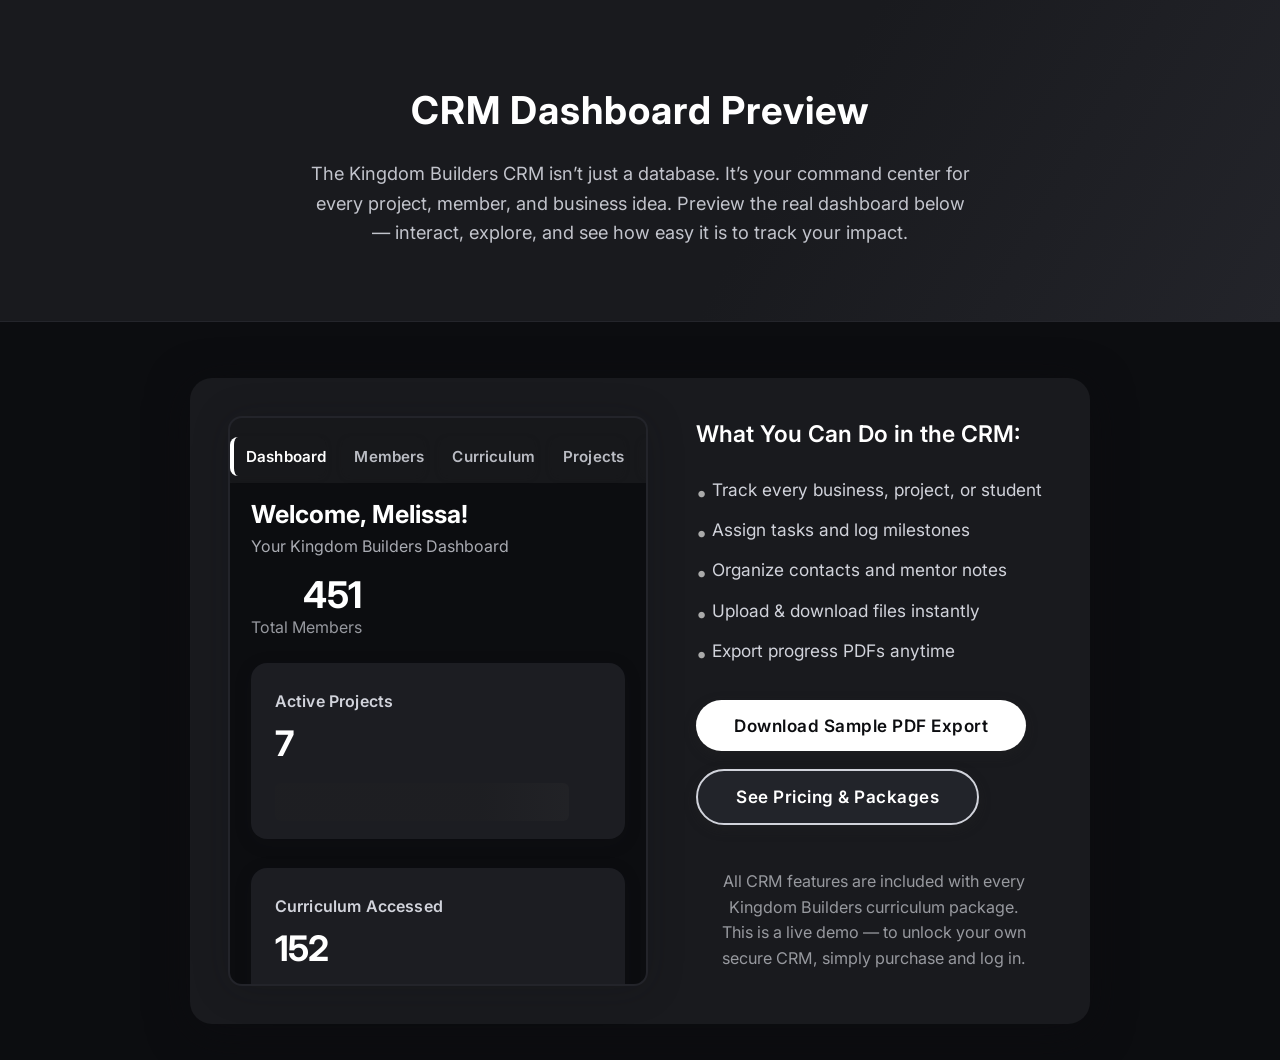
==== crm-preview.html @ de1f4973 "Create crm-preview.html" ====
<!DOCTYPE html>
<html lang="en">
<head>
  <meta charset="UTF-8" />
  <meta name="viewport" content="width=device-width, initial-scale=1.0" />
  <title>CRM Dashboard Preview – Kingdom Builders</title>
  <link href="https://fonts.googleapis.com/css2?family=Inter:wght@400;600;700&display=swap" rel="stylesheet" />
  <style>
    :root {
      --black: #0c0d10;
      --gray: #181a1e;
      --silver: #d1d3db;
      --white: #fff;
      --accent: #d6b98d;
    }
    * { margin: 0; padding: 0; box-sizing: border-box; }
    body {
      font-family: 'Inter', sans-serif;
      background: var(--black);
      color: var(--white);
      line-height: 1.6;
      min-height: 100vh;
    }
    .crm-hero {
      padding: 80px 0 40px 0;
      background: linear-gradient(120deg,#191a1e 60%,#23242a 100%);
      text-align: center;
      border-bottom: 1.5px solid #24252b;
    }
    .crm-hero h1 {
      font-size: 2.4rem;
      font-weight: 700;
      margin-bottom: 18px;
      color: var(--white);
      letter-spacing: 1px;
    }
    .crm-hero p {
      max-width: 670px;
      margin: 0 auto 34px auto;
      color: var(--silver);
      font-size: 1.14rem;
      opacity: 0.92;
    }
    .crm-demo-window {
      margin: 56px auto 36px auto;
      max-width: 900px;
      background: #191a1e;
      border-radius: 22px;
      box-shadow: 0 8px 42px 0 #0c0d1090;
      padding: 38px 38px 38px 38px;
      display: flex;
      flex-wrap: wrap;
      align-items: flex-start;
      gap: 48px;
      justify-content: center;
    }
    .crm-demo-frame {
      min-width: 360px;
      width: 420px;
      max-width: 100%;
      height: 570px;
      border-radius: 14px;
      box-shadow: 0 3px 36px #10101538;
      border: 2.2px solid #23242a;
      background: #23242a;
      overflow: hidden;
    }
    .crm-demo-details {
      flex: 1 1 350px;
      min-width: 320px;
      max-width: 420px;
    }
    .crm-demo-details h2 {
      font-size: 1.44rem;
      font-weight: 600;
      margin-bottom: 15px;
      color: var(--white);
      text-align: left;
    }
    .crm-demo-details ul {
      list-style: none;
      margin: 22px 0 0 0;
      padding: 0 0 0 16px;
      color: var(--silver);
      font-size: 1.08rem;
      line-height: 1.75;
      text-align: left;
    }
    .crm-demo-details li {
      margin-bottom: 10px;
      position: relative;
    }
    .crm-demo-details li::before {
      content: "•";
      color: #aaa;
      font-size: 1.2em;
      margin-right: 9px;
      position: absolute;
      left: -16px;
    }
    .crm-demo-actions {
      margin-top: 34px;
      display: flex;
      flex-wrap: wrap;
      gap: 18px;
    }
    .crm-demo-actions a {
      background: var(--white);
      color: var(--black);
      padding: 12px 38px;
      border-radius: 50px;
      font-weight: 600;
      text-decoration: none;
      font-size: 1.07rem;
      border: none;
      transition: background 0.2s, color 0.2s;
      box-shadow: 0 4px 12px #2226;
      letter-spacing: 0.03em;
    }
    .crm-demo-actions a.alt-btn {
      background: #22242a;
      color: var(--white);
      border: 2px solid var(--silver);
    }
    .crm-demo-actions a:hover {
      background: var(--accent);
      color: #181a1e;
    }
    .crm-demo-footnote {
      margin: 44px auto 0 auto;
      text-align: center;
      color: #b0b2b8;
      font-size: 1.01rem;
      opacity: .84;
      max-width: 700px;
    }
    @media (max-width: 900px) {
      .crm-demo-window { flex-direction: column; align-items: center; gap: 28px;}
      .crm-demo-details { max-width: 100%; }
    }
  </style>
</head>
<body>

<div class="crm-hero">
  <h1>CRM Dashboard Preview</h1>
  <p>
    The Kingdom Builders CRM isn’t just a database. It’s your command center for every project, member, and business idea.
    Preview the real dashboard below — interact, explore, and see how easy it is to track your impact.
  </p>
</div>

<div class="crm-demo-window">
  <iframe src="crm.html" title="CRM Dashboard Demo" class="crm-demo-frame"></iframe>
  <div class="crm-demo-details">
    <h2>What You Can Do in the CRM:</h2>
    <ul>
      <li>Track every business, project, or student</li>
      <li>Assign tasks and log milestones</li>
      <li>Organize contacts and mentor notes</li>
      <li>Upload & download files instantly</li>
      <li>Export progress PDFs anytime</li>
    </ul>
    <div class="crm-demo-actions">
      <a href="sample-dashboard-export.pdf" download>Download Sample PDF Export</a>
      <a href="index.html#pricing" class="alt-btn">See Pricing & Packages</a>
    </div>
    <div class="crm-demo-footnote">
      All CRM features are included with every Kingdom Builders curriculum package.<br>
      This is a live demo — to unlock your own secure CRM, simply purchase and log in.
    </div>
  </div>
</div>

</body>
</html>
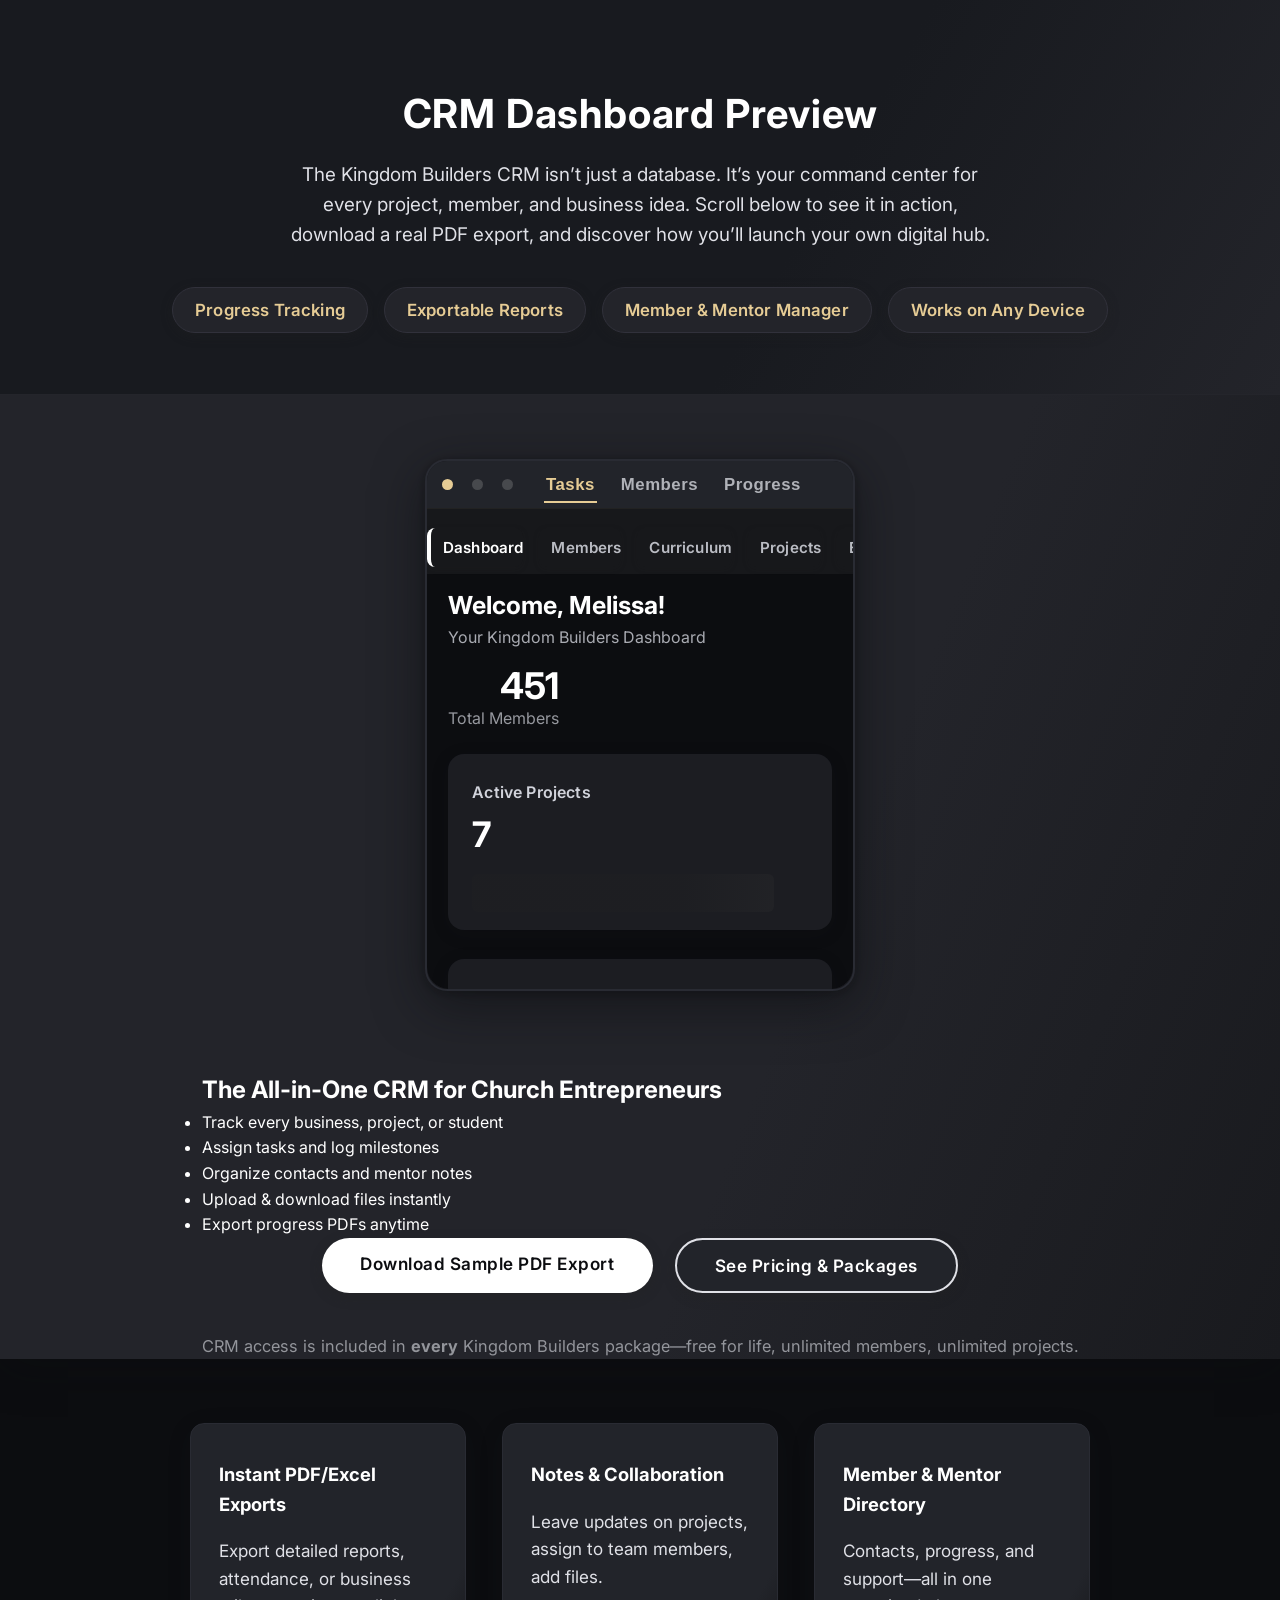
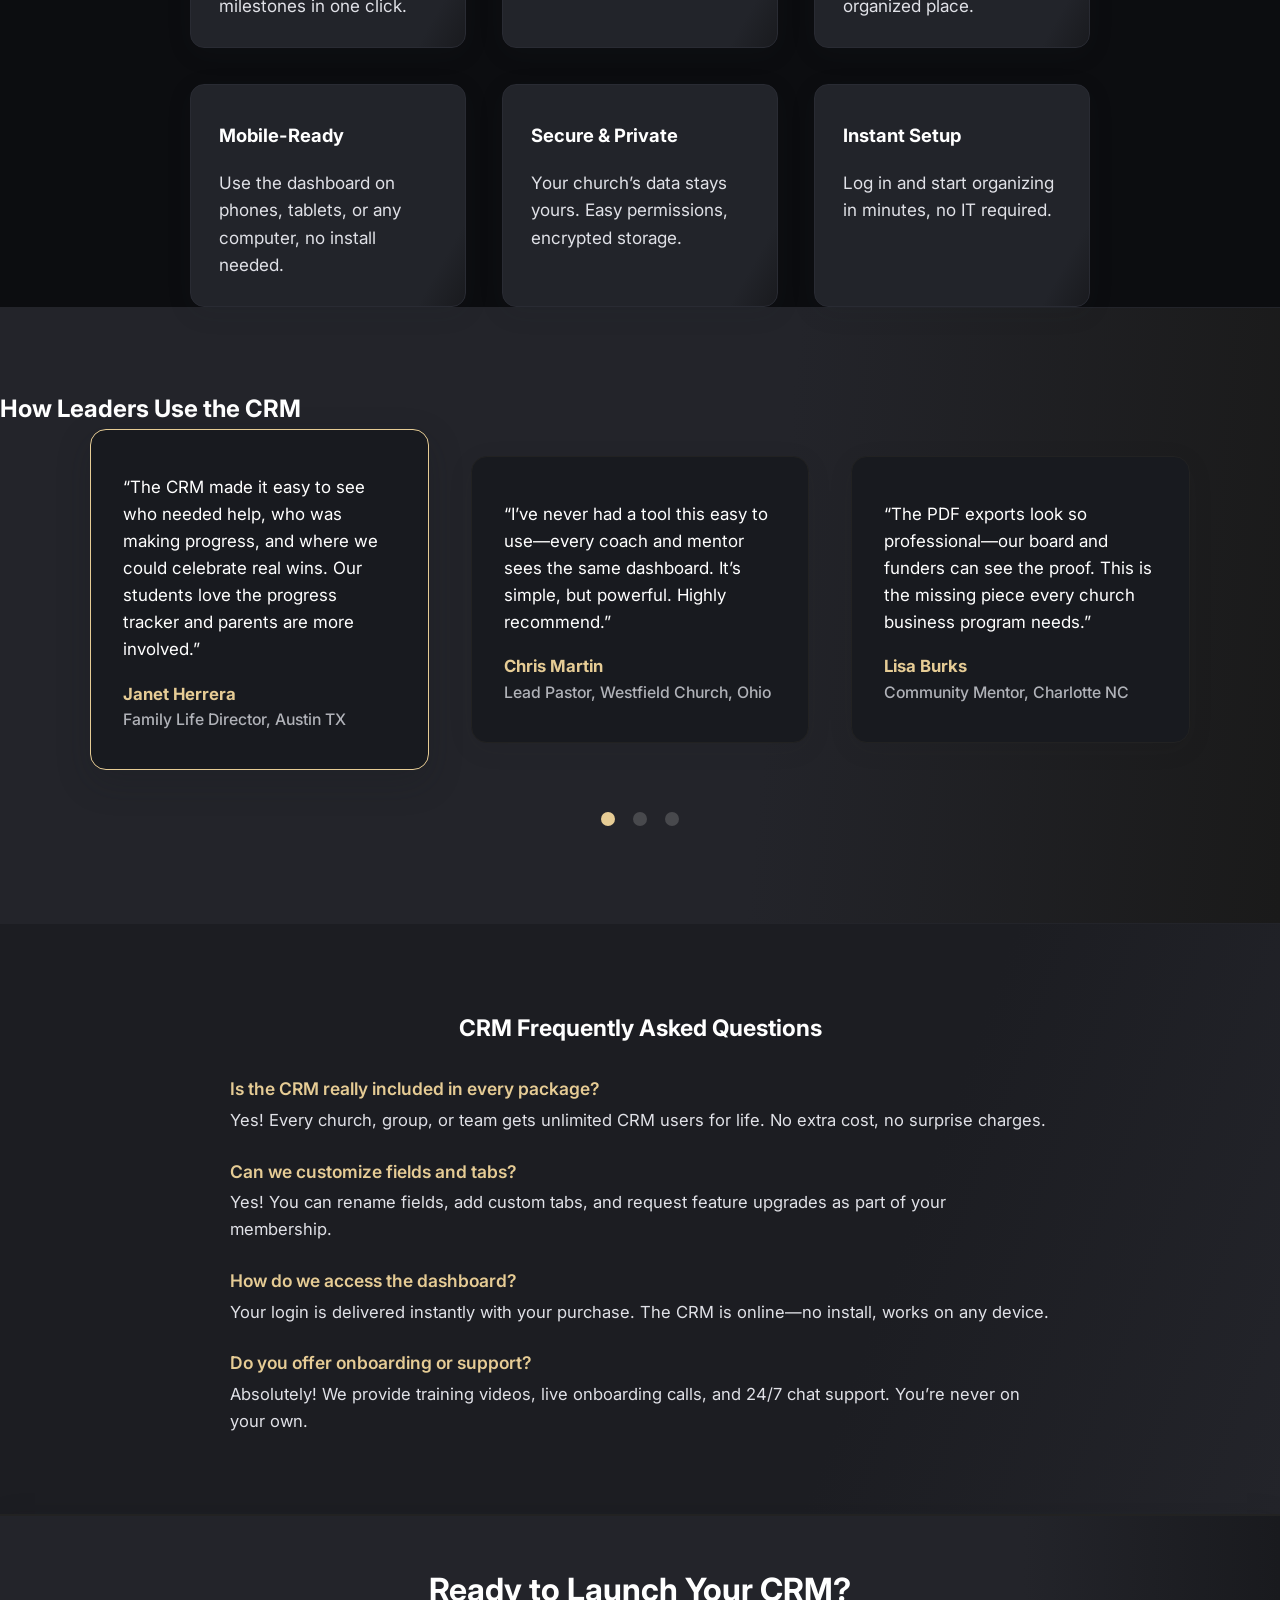
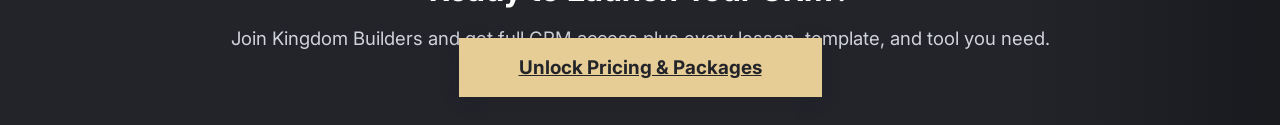
==== commit d2b02135: "Update crm-preview.html" ====
--- a/crm-preview.html
+++ b/crm-preview.html
@@ -5,13 +5,20 @@
   <meta name="viewport" content="width=device-width, initial-scale=1.0" />
   <title>CRM Dashboard Preview – Kingdom Builders</title>
   <link href="https://fonts.googleapis.com/css2?family=Inter:wght@400;600;700&display=swap" rel="stylesheet" />
+  <link href="https://unpkg.com/aos@2.3.4/dist/aos.css" rel="stylesheet" />
+  <script src="https://unpkg.com/aos@2.3.4/dist/aos.js"></script>
   <style>
     :root {
       --black: #0c0d10;
-      --gray: #181a1e;
-      --silver: #d1d3db;
+      --nearblack: #17181b;
+      --dark: #1c1d22;
+      --gray: #23242a;
+      --silver: #e0e1e7;
       --white: #fff;
+      --gold: #e6cc95;
       --accent: #d6b98d;
+      --softshadow: 0 8px 44px #0c0d1045;
+      --radius: 22px;
     }
     * { margin: 0; padding: 0; box-sizing: border-box; }
     body {
@@ -20,91 +27,130 @@
       color: var(--white);
       line-height: 1.6;
       min-height: 100vh;
+      overflow-x: hidden;
     }
     .crm-hero {
-      padding: 80px 0 40px 0;
-      background: linear-gradient(120deg,#191a1e 60%,#23242a 100%);
+      padding: 82px 0 56px 0;
+      background: linear-gradient(120deg, #181a1f 62%, #23242a 100%);
       text-align: center;
       border-bottom: 1.5px solid #24252b;
+      position: relative;
+      overflow: hidden;
     }
     .crm-hero h1 {
-      font-size: 2.4rem;
+      font-size: 2.5rem;
       font-weight: 700;
-      margin-bottom: 18px;
+      letter-spacing: .02em;
       color: var(--white);
-      letter-spacing: 1px;
+      margin-bottom: 14px;
+      opacity: 0;
     }
     .crm-hero p {
-      max-width: 670px;
-      margin: 0 auto 34px auto;
+      max-width: 720px;
+      margin: 0 auto 36px auto;
       color: var(--silver);
-      font-size: 1.14rem;
-      opacity: 0.92;
-    }
-    .crm-demo-window {
-      margin: 56px auto 36px auto;
-      max-width: 900px;
-      background: #191a1e;
-      border-radius: 22px;
-      box-shadow: 0 8px 42px 0 #0c0d1090;
-      padding: 38px 38px 38px 38px;
-      display: flex;
+      font-size: 1.18rem;
+      opacity: .89;
+    }
+    .crm-hero .hero-badges {
+      display: flex;
+      justify-content: center;
+      gap: 16px;
+      margin: 25px auto 0 auto;
       flex-wrap: wrap;
+      opacity: .91;
+    }
+    .crm-hero .hero-badge {
+      background: #23242a;
+      color: var(--gold);
+      font-size: 1.05rem;
+      border-radius: 24px;
+      padding: 9px 22px;
+      letter-spacing: .01em;
+      font-weight: 600;
+      box-shadow: 0 3px 12px #2225;
+      border: 1.5px solid #31313b;
+      margin-bottom: 5px;
+    }
+    /* Dashboard Preview UI */
+    .crm-preview-section {
+      display: flex;
       align-items: flex-start;
       gap: 48px;
+      flex-wrap: wrap;
       justify-content: center;
-    }
-    .crm-demo-frame {
-      min-width: 360px;
-      width: 420px;
-      max-width: 100%;
-      height: 570px;
-      border-radius: 14px;
-      box-shadow: 0 3px 36px #10101538;
-      border: 2.2px solid #23242a;
+      background: linear-gradient(112deg,#23242a 62%, #191a1e 100%);
+      box-shadow: var(--softshadow);
+      padding: 64px 0 0 0;
+      margin-bottom: 0;
+    }
+    .crm-preview-appshell {
+      width: 430px;
+      min-width: 340px;
+      max-width: 97vw;
+      background: #191a1e;
+      border-radius: var(--radius);
+      box-shadow: 0 14px 50px #0c0d1099, 0 2px 8px #1116;
+      border: 2.4px solid #292b33;
+      position: relative;
+      overflow: hidden;
+      display: flex;
+      flex-direction: column;
+      margin-bottom: 32px;
+    }
+    .crm-preview-header {
+      display: flex;
+      align-items: center;
+      padding: 0 22px 0 15px;
+      height: 48px;
+      background: #22242a;
+      border-bottom: 1.7px solid #222;
+      z-index: 1;
+      gap: 12px;
+    }
+    .crm-preview-dot {
+      width: 11px; height: 11px; border-radius:50%; background: #ecebe7; opacity: 0.19; margin-right:7px; display: inline-block;
+    }
+    .crm-preview-header span.active {
+      opacity: 1; background: var(--gold);
+    }
+    .crm-preview-tabs {
+      display: flex; gap: 22px; margin-left: 12px; flex: 1;
+    }
+    .crm-preview-tab {
+      color: #b0b2b8; background: none; border: none;
+      font-size: 1.05rem; font-weight: 600; letter-spacing: .03em;
+      cursor: pointer; transition: color 0.17s;
+      border-bottom: 2px solid transparent; padding: 8px 2px 6px 2px;
+    }
+    .crm-preview-tab.active, .crm-preview-tab:focus {
+      color: var(--gold); border-bottom: 2px solid var(--gold);
+      outline: none;
+    }
+    .crm-preview-iframe {
+      border: none;
+      width: 100%; min-width: 100%; height: 480px;
+      border-radius: 0 0 var(--radius) var(--radius);
       background: #23242a;
-      overflow: hidden;
-    }
-    .crm-demo-details {
-      flex: 1 1 350px;
-      min-width: 320px;
-      max-width: 420px;
-    }
-    .crm-demo-details h2 {
-      font-size: 1.44rem;
-      font-weight: 600;
-      margin-bottom: 15px;
-      color: var(--white);
-      text-align: left;
-    }
-    .crm-demo-details ul {
-      list-style: none;
-      margin: 22px 0 0 0;
-      padding: 0 0 0 16px;
-      color: var(--silver);
-      font-size: 1.08rem;
-      line-height: 1.75;
-      text-align: left;
-    }
-    .crm-demo-details li {
-      margin-bottom: 10px;
-      position: relative;
-    }
-    .crm-demo-details li::before {
-      content: "•";
-      color: #aaa;
-      font-size: 1.2em;
-      margin-right: 9px;
-      position: absolute;
-      left: -16px;
-    }
-    .crm-demo-actions {
-      margin-top: 34px;
-      display: flex;
+      transition: box-shadow 0.2s;
+    }
+    .crm-preview-pdf {
+      display: block;
+      width: 98%; max-width: 330px;
+      margin: 20px auto 4px auto;
+      border-radius: 13px;
+      border: 1.5px solid #23242a;
+      background: #191a1e;
+      box-shadow: 0 2px 16px #1115;
+    }
+    .crm-preview-actions {
+      margin: 0 auto 40px auto;
+      display: flex;
+      gap: 22px;
       flex-wrap: wrap;
-      gap: 18px;
-    }
-    .crm-demo-actions a {
+      justify-content: center;
+    }
+    .crm-preview-actions a {
       background: var(--white);
       color: var(--black);
       padding: 12px 38px;
@@ -117,60 +163,286 @@
       box-shadow: 0 4px 12px #2226;
       letter-spacing: 0.03em;
     }
-    .crm-demo-actions a.alt-btn {
+    .crm-preview-actions a.alt-btn {
       background: #22242a;
       color: var(--white);
       border: 2px solid var(--silver);
     }
-    .crm-demo-actions a:hover {
+    .crm-preview-actions a:hover {
       background: var(--accent);
       color: #181a1e;
     }
-    .crm-demo-footnote {
-      margin: 44px auto 0 auto;
+    .crm-feature-grid {
+      display: grid; grid-template-columns: repeat(auto-fit, minmax(255px, 1fr)); gap: 36px; margin: 64px auto 0 auto; max-width: 900px;
+    }
+    .crm-feature {
+      background: linear-gradient(120deg, #22242a 88%, #191a1e 100%);
+      border-radius: 14px;
+      box-shadow: 0 6px 26px #23242a19;
+      border: 1.5px solid #292b33;
+      color: var(--silver);
+      padding: 36px 24px 28px 28px;
+      min-height: 160px;
+      display: flex; flex-direction: column; gap: 15px; justify-content: flex-start;
+      transition: box-shadow 0.2s, border 0.2s;
+      font-size: 1.07rem;
+    }
+    .crm-feature strong { color: var(--gold); font-size: 1.09rem; font-weight: 700; }
+    .crm-feature:hover { box-shadow: 0 12px 32px #0c0d1033; border-color: var(--gold);}
+    .crm-feature-title { font-size: 1.15rem; font-weight: 700; color: var(--white); margin-bottom: 3px; }
+    /* Testimonial carousel */
+    .crm-testimonial-band {
+      background: linear-gradient(95deg,#23242a 60%,#1a1a1a 100%);
+      border-top: 1.5px solid #23242a;
+      padding: 82px 0 90px 0;
+      margin: 0; min-height: 420px;
+    }
+    .testimonial-carousel {
+      display: flex;
+      flex-direction: row;
+      gap: 42px;
+      justify-content: center;
+      align-items: center;
+      margin: 0 auto;
+      max-width: 1100px;
+    }
+    .testimonial-slide {
+      flex: 1 1 330px;
+      background: #181a1f;
+      border-radius: 16px;
+      box-shadow: 0 6px 26px #23242a15;
+      border: 1.2px solid #222;
+      padding: 44px 32px 36px 32px;
+      color: var(--white);
+      min-width: 270px; max-width: 370px;
+      opacity: 0.84;
+      transition: box-shadow 0.2s, border 0.2s, opacity 0.2s;
+      font-size: 1.06rem;
+    }
+    .testimonial-slide.active {
+      border-color: var(--gold);
+      box-shadow: 0 12px 34px #181a1f39;
+      opacity: 1;
+    }
+    .testimonial-author {
+      margin-top: 17px;
+      color: var(--gold);
+      font-weight: 700;
+      font-size: 1.05rem;
+    }
+    .testimonial-loc {
+      color: #b0b2b8;
+      font-size: 0.99rem;
+      font-weight: 500;
+    }
+    .testimonial-controls {
       text-align: center;
-      color: #b0b2b8;
-      font-size: 1.01rem;
-      opacity: .84;
-      max-width: 700px;
+      margin-top: 38px;
+    }
+    .testimonial-dot {
+      width: 14px; height: 14px; border-radius: 50%; background: #aaa; margin: 0 7px;
+      opacity: 0.28; display: inline-block; transition: opacity 0.18s;
+      cursor: pointer;
+    }
+    .testimonial-dot.active { background: var(--gold); opacity: 1; }
+    /* FAQ */
+    .crm-faq-section {
+      background: linear-gradient(110deg, #1c1d22 68%, #23242a 100%);
+      padding: 86px 0 72px 0;
+      border-top: 1.5px solid #23242a;
+    }
+    .crm-faq-band { max-width: 820px; margin: 0 auto; }
+    .crm-faq-band h3 {
+      font-size: 1.43rem;
+      color: var(--white);
+      margin-bottom: 28px;
+      text-align: center;
+    }
+    .faq-list { list-style: none; }
+    .faq-q {
+      color: var(--gold); font-weight: 600; margin-top: 24px;
+      font-size: 1.09rem;
+    }
+    .faq-a {
+      color: var(--silver); margin-top: 4px; margin-bottom: 8px;
+      font-size: 1.04rem;
+    }
+    /* Sticky CTA band */
+    .crm-cta-band {
+      width: 100vw;
+      background: linear-gradient(90deg,#23242a 80%,#191a1e 100%);
+      border-top: 2px solid #222;
+      padding: 48px 0 42px 0;
+      box-shadow: 0 -2px 22px #191a1e13;
+      text-align: center;
+      position: relative;
+    }
+    .crm-cta-band .cta-button {
+      margin-top: 17px;
+      padding: 18px 60px;
+      font-size: 1.18rem;
+      background: var(--gold);
+      color: #23242a;
+      border: none;
+      box-shadow: 0 4px 18px #191a1e29;
+      font-weight: 700;
+      transition: background 0.15s, color 0.15s;
+    }
+    .crm-cta-band .cta-button:hover {
+      background: var(--white);
+      color: var(--black);
     }
     @media (max-width: 900px) {
-      .crm-demo-window { flex-direction: column; align-items: center; gap: 28px;}
-      .crm-demo-details { max-width: 100%; }
+      .crm-preview-section { flex-direction: column; gap: 34px; }
+      .crm-preview-appshell, .crm-demo-details { max-width: 98vw;}
+      .testimonial-carousel { flex-direction: column; gap:30px; }
     }
   </style>
 </head>
 <body>
+  <!-- HERO -->
+  <div class="crm-hero">
+    <h1 data-aos="fade-down">CRM Dashboard Preview</h1>
+    <p data-aos="fade-up" data-aos-delay="140">
+      The Kingdom Builders CRM isn’t just a database. It’s your command center for every project, member, and business idea.
+      Scroll below to see it in action, download a real PDF export, and discover how you’ll launch your own digital hub.
+    </p>
+    <div class="hero-badges" data-aos="fade-up" data-aos-delay="210">
+      <span class="hero-badge">Progress Tracking</span>
+      <span class="hero-badge">Exportable Reports</span>
+      <span class="hero-badge">Member & Mentor Manager</span>
+      <span class="hero-badge">Works on Any Device</span>
+    </div>
+  </div>
+  <!-- CRM Preview Interactive -->
+  <section class="crm-preview-section">
+    <div class="crm-preview-appshell" data-aos="fade-right">
+      <div class="crm-preview-header">
+        <span class="crm-preview-dot active"></span>
+        <span class="crm-preview-dot"></span>
+        <span class="crm-preview-dot"></span>
+        <div class="crm-preview-tabs">
+          <button class="crm-preview-tab active" onclick="switchTab(0)">Tasks</button>
+          <button class="crm-preview-tab" onclick="switchTab(1)">Members</button>
+          <button class="crm-preview-tab" onclick="switchTab(2)">Progress</button>
+        </div>
+      </div>
+      <iframe id="crm-preview-frame" src="crm.html#tasks" title="CRM Dashboard Demo" class="crm-preview-iframe"></iframe>
+    </div>
+    <div class="crm-demo-details" data-aos="fade-left">
+      <h2>The All-in-One CRM for Church Entrepreneurs</h2>
+      <ul>
+        <li>Track every business, project, or student</li>
+        <li>Assign tasks and log milestones</li>
+        <li>Organize contacts and mentor notes</li>
+        <li>Upload & download files instantly</li>
+        <li>Export progress PDFs anytime</li>
+      </ul>
+      <div class="crm-preview-actions">
+        <a href="sample-dashboard-export.pdf" download>Download Sample PDF Export</a>
+        <a href="index.html#pricing" class="alt-btn">See Pricing & Packages</a>
+      </div>
+      <div style="color:#b0b2b8;font-size:1.02rem;opacity:.8;margin-top:10px;">
+        CRM access is included in <strong>every</strong> Kingdom Builders package—free for life, unlimited members, unlimited projects.
+      </div>
+    </div>
+  </section>
+  <!-- Features Grid -->
+  <div class="crm-feature-grid">
+    <div class="crm-feature" data-aos="fade-up"><div class="crm-feature-title">Instant PDF/Excel Exports</div>Export detailed reports, attendance, or business milestones in one click.</div>
+    <div class="crm-feature" data-aos="fade-up" data-aos-delay="80"><div class="crm-feature-title">Notes & Collaboration</div>Leave updates on projects, assign to team members, add files.</div>
+    <div class="crm-feature" data-aos="fade-up" data-aos-delay="120"><div class="crm-feature-title">Member & Mentor Directory</div>Contacts, progress, and support—all in one organized place.</div>
+    <div class="crm-feature" data-aos="fade-up" data-aos-delay="160"><div class="crm-feature-title">Mobile-Ready</div>Use the dashboard on phones, tablets, or any computer, no install needed.</div>
+    <div class="crm-feature" data-aos="fade-up" data-aos-delay="200"><div class="crm-feature-title">Secure & Private</div>Your church’s data stays yours. Easy permissions, encrypted storage.</div>
+    <div class="crm-feature" data-aos="fade-up" data-aos-delay="240"><div class="crm-feature-title">Instant Setup</div>Log in and start organizing in minutes, no IT required.</div>
+  </div>
+  <!-- Testimonial Carousel -->
+  <div class="crm-testimonial-band">
+    <h2 data-aos="fade-up">How Leaders Use the CRM</h2>
+    <div class="testimonial-carousel" id="testimonial-carousel">
+      <div class="testimonial-slide active" data-aos="fade-right">
+        <blockquote>
+          “The CRM made it easy to see who needed help, who was making progress, and where we could celebrate real wins. Our students love the progress tracker and parents are more involved.”
+        </blockquote>
+        <div class="testimonial-author">Janet Herrera</div>
+        <div class="testimonial-loc">Family Life Director, Austin TX</div>
+      </div>
+      <div class="testimonial-slide" data-aos="fade-up">
+        <blockquote>
+          “I’ve never had a tool this easy to use—every coach and mentor sees the same dashboard. It’s simple, but powerful. Highly recommend.”
+        </blockquote>
+        <div class="testimonial-author">Chris Martin</div>
+        <div class="testimonial-loc">Lead Pastor, Westfield Church, Ohio</div>
+      </div>
+      <div class="testimonial-slide" data-aos="fade-left">
+        <blockquote>
+          “The PDF exports look so professional—our board and funders can see the proof. This is the missing piece every church business program needs.”
+        </blockquote>
+        <div class="testimonial-author">Lisa Burks</div>
+        <div class="testimonial-loc">Community Mentor, Charlotte NC</div>
+      </div>
+    </div>
+    <div class="testimonial-controls">
+      <span class="testimonial-dot active" onclick="showTestimonial(0)"></span>
+      <span class="testimonial-dot" onclick="showTestimonial(1)"></span>
+      <span class="testimonial-dot" onclick="showTestimonial(2)"></span>
+    </div>
+  </div>
+  <!-- FAQ -->
+  <div class="crm-faq-section">
+    <div class="crm-faq-band">
+      <h3>CRM Frequently Asked Questions</h3>
+      <ul class="faq-list">
+        <li>
+          <div class="faq-q">Is the CRM really included in every package?</div>
+          <div class="faq-a">Yes! Every church, group, or team gets unlimited CRM users for life. No extra cost, no surprise charges.</div>
+        </li>
+        <li>
+          <div class="faq-q">Can we customize fields and tabs?</div>
+          <div class="faq-a">Yes! You can rename fields, add custom tabs, and request feature upgrades as part of your membership.</div>
+        </li>
+        <li>
+          <div class="faq-q">How do we access the dashboard?</div>
+          <div class="faq-a">Your login is delivered instantly with your purchase. The CRM is online—no install, works on any device.</div>
+        </li>
+        <li>
+          <div class="faq-q">Do you offer onboarding or support?</div>
+          <div class="faq-a">Absolutely! We provide training videos, live onboarding calls, and 24/7 chat support. You’re never on your own.</div>
+        </li>
+      </ul>
+    </div>
+  </div>
+  <!-- Sticky CTA -->
+  <div class="crm-cta-band">
+    <h2 style="font-size:2rem;font-weight:700;margin-bottom:8px;">Ready to Launch Your CRM?</h2>
+    <div style="font-size:1.16rem; color:#d1d3db;">Join Kingdom Builders and get full CRM access plus every lesson, template, and tool you need.</div>
+    <a href="index.html#pricing" class="cta-button">Unlock Pricing & Packages</a>
+  </div>
 
-<div class="crm-hero">
-  <h1>CRM Dashboard Preview</h1>
-  <p>
-    The Kingdom Builders CRM isn’t just a database. It’s your command center for every project, member, and business idea.
-    Preview the real dashboard below — interact, explore, and see how easy it is to track your impact.
-  </p>
-</div>
+  <script>
+    // Animate AOS
+    AOS.init({ duration: 900, once: true, easing: 'ease-out' });
 
-<div class="crm-demo-window">
-  <iframe src="crm.html" title="CRM Dashboard Demo" class="crm-demo-frame"></iframe>
-  <div class="crm-demo-details">
-    <h2>What You Can Do in the CRM:</h2>
-    <ul>
-      <li>Track every business, project, or student</li>
-      <li>Assign tasks and log milestones</li>
-      <li>Organize contacts and mentor notes</li>
-      <li>Upload & download files instantly</li>
-      <li>Export progress PDFs anytime</li>
-    </ul>
-    <div class="crm-demo-actions">
-      <a href="sample-dashboard-export.pdf" download>Download Sample PDF Export</a>
-      <a href="index.html#pricing" class="alt-btn">See Pricing & Packages</a>
-    </div>
-    <div class="crm-demo-footnote">
-      All CRM features are included with every Kingdom Builders curriculum package.<br>
-      This is a live demo — to unlock your own secure CRM, simply purchase and log in.
-    </div>
-  </div>
-</div>
+    // CRM preview tab navigation (reloads iframe with anchor for each section)
+    function switchTab(tab) {
+      document.querySelectorAll('.crm-preview-tab').forEach((btn, i) => {
+        btn.classList.toggle('active', i === tab);
+      });
+      document.querySelectorAll('.crm-preview-dot').forEach((dot, i) => {
+        dot.classList.toggle('active', i === tab);
+      });
+      // Optional: use CRM anchor or param if possible
+      const frames = ['#tasks', '#members', '#progress'];
+      document.getElementById('crm-preview-frame').src = 'crm.html' + frames[tab];
+    }
 
+    // Testimonial carousel logic
+    function showTestimonial(idx) {
+      let slides = document.querySelectorAll('.testimonial-slide');
+      let dots = document.querySelectorAll('.testimonial-dot');
+      slides.forEach((el, i) => el.classList.toggle('active', i===idx));
+      dots.forEach((el, i) => el.classList.toggle('active', i===idx));
+    }
+  </script>
 </body>
 </html>
